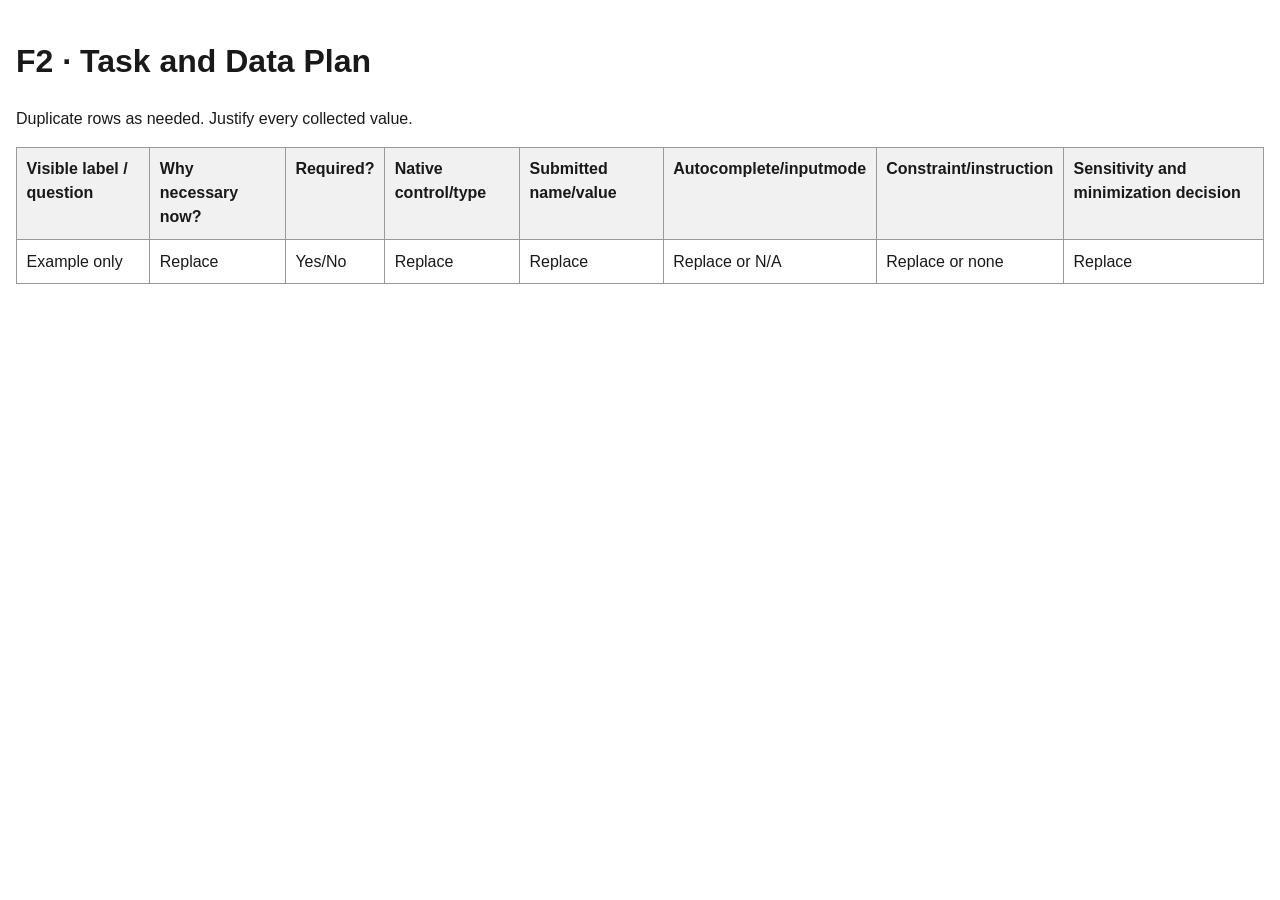
==== field-inventory-template.html @ e0903f42 "added files to folder" ====
<!doctype html>
<html lang="en">
    <head>
        <meta charset="utf-8">
        <meta name="viewport" content="width=device-width,initial-scale=1">
        <title>Field Inventory</title>
        <style>
        body{
            font-family:Arial,sans-serif;
            line-height:1.5;
            max-width:80rem;
            margin:auto;
            padding:1rem;
            color:#191919;
        }
        table{
            width:100%;
            border-collapse:collapse;
        }
        th,td{
            padding:.6rem;
            border:1px solid #999;
            text-align:left;
            vertical-align:top;
        }
        th{
            background:#f1f1f1;
        }
        </style>
        </head>
        <body>
            <h1>F2 · Task and Data Plan</h1>
            <p>Duplicate rows as needed. Justify every collected value.</p>
            <table>
                <thead>
                    <tr>
                        <th>Visible label / question</th>
                        <th>Why necessary now?</th>
                        <th>Required?</th>
                        <th>Native control/type</th>
                        <th>Submitted name/value</th>
                        <th>Autocomplete/inputmode</th>
                        <th>Constraint/instruction</th>
                        <th>Sensitivity and minimization decision</th>
                    </tr>
                </thead>
                <tbody>
                    <tr>
                        <td>Example only</td>
                        <td>Replace</td>
                        <td>Yes/No</td>
                        <td>Replace</td>
                        <td>Replace</td>
                        <td>Replace or N/A</td>
                        <td>Replace or none</td>
                        <td>Replace</td>
                    </tr>
                </tbody>
            </table>
        </body>
        </html>
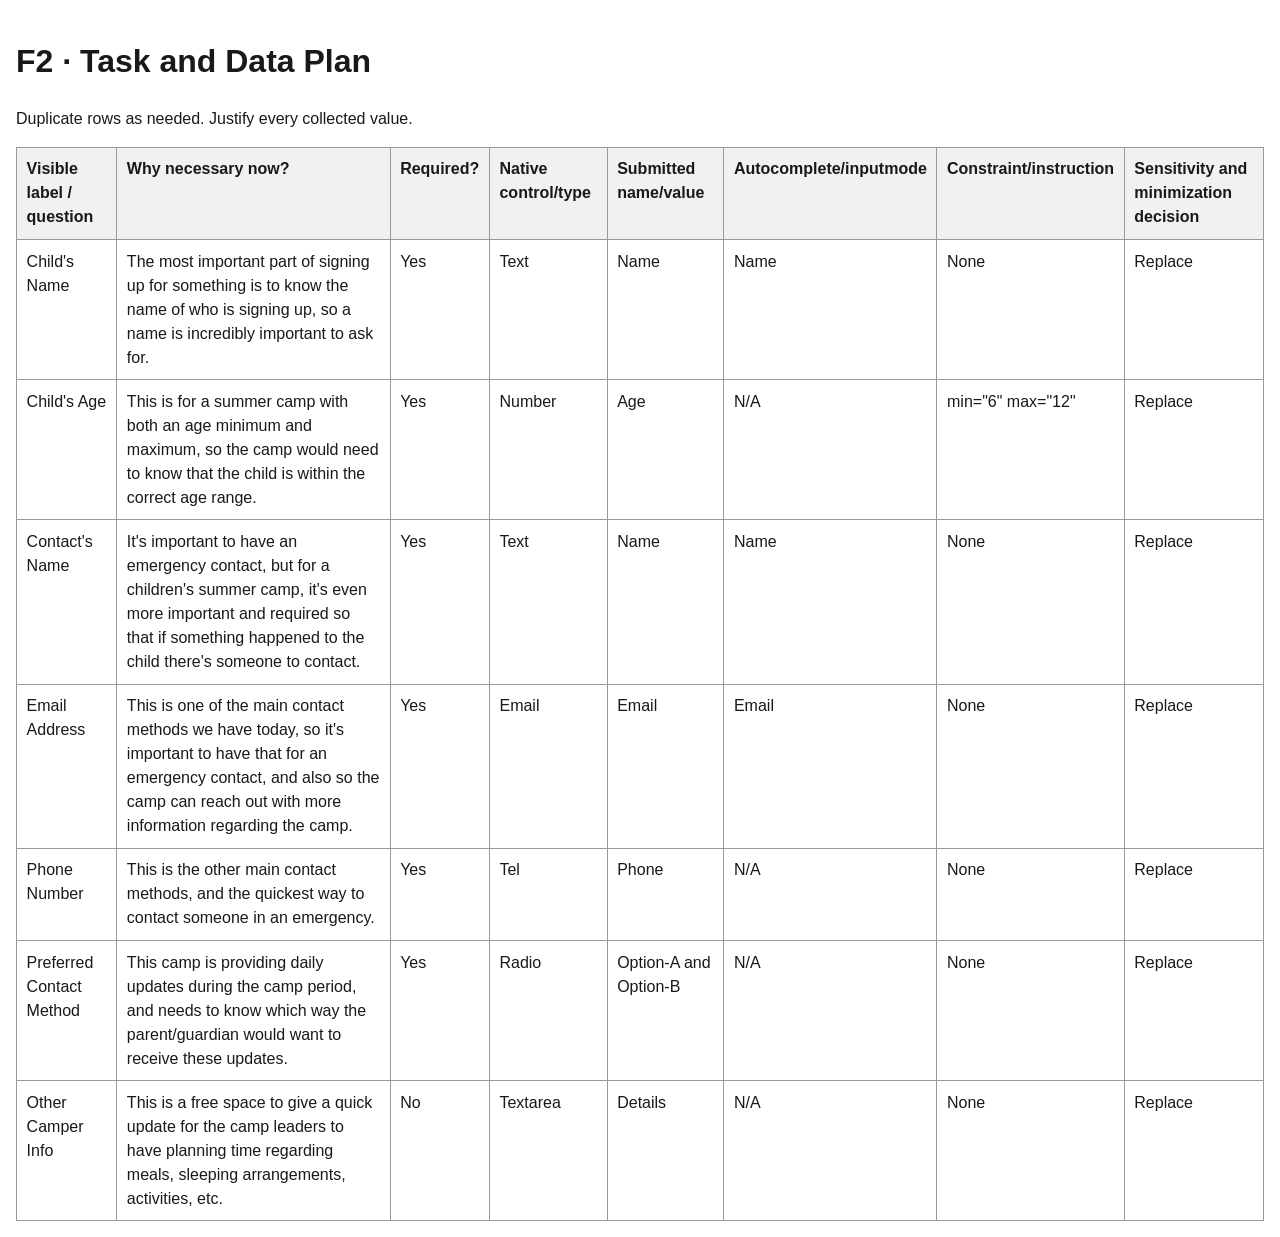
==== commit 43190a56: "update field-inventory added info" ====
--- a/field-inventory-template.html
+++ b/field-inventory-template.html
@@ -46,13 +46,79 @@
                 </thead>
                 <tbody>
                     <tr>
-                        <td>Example only</td>
+                        <td>Child's Name</td>
+                        <td>The most important part of signing up for something is to know the name of who is signing up, so a name is incredibly important to ask for.</td>
+                        <td>Yes</td>
+                        <td>Text</td>
+                        <td>Name</td>
+                        <td>Name</td>
+                        <td>None</td>
                         <td>Replace</td>
-                        <td>Yes/No</td>
+                    </tr>
+
+                    <tr>
+                        <td>Child's Age</td>
+                        <td>This is for a summer camp with both an age minimum and maximum, so the camp would need to know that the child is within the correct age range.</td>
+                        <td>Yes</td>
+                        <td>Number</td>
+                        <td>Age</td>
+                        <td>N/A</td>
+                        <td>min="6" max="12"</td>
                         <td>Replace</td>
+                    </tr>
+
+                    <tr>
+                        <td>Contact's Name</td>
+                        <td>It's important to have an emergency contact, but for a children's summer camp, it's even more important and required so that if something happened to the child there's someone to contact.</td>
+                        <td>Yes</td>
+                        <td>Text</td>
+                        <td>Name</td>
+                        <td>Name</td>
+                        <td>None</td>
                         <td>Replace</td>
-                        <td>Replace or N/A</td>
-                        <td>Replace or none</td>
+                    </tr>
+
+                    <tr>
+                        <td>Email Address</td>
+                        <td>This is one of the main contact methods we have today, so it's important to have that for an emergency contact, and also so the camp can reach out with more information regarding the camp.</td>
+                        <td>Yes</td>
+                        <td>Email</td>
+                        <td>Email</td>
+                        <td>Email</td>
+                        <td>None</td>
+                        <td>Replace</td>
+                    </tr>
+
+                    <tr>
+                        <td>Phone Number</td>
+                        <td>This is the other main contact methods, and the quickest way to contact someone in an emergency.</td>
+                        <td>Yes</td>
+                        <td>Tel</td>
+                        <td>Phone</td>
+                        <td>N/A</td>
+                        <td>None</td>
+                        <td>Replace</td>
+                    </tr>
+
+                    <tr>
+                        <td>Preferred Contact Method</td>
+                        <td>This camp is providing daily updates during the camp period, and needs to know which way the parent/guardian would want to receive these updates.</td>
+                        <td>Yes</td>
+                        <td>Radio</td>
+                        <td>Option-A and Option-B</td>
+                        <td>N/A</td>
+                        <td>None</td>
+                        <td>Replace</td>
+                    </tr>
+                    
+                    <tr>
+                        <td>Other Camper Info</td>
+                        <td>This is a free space to give a quick update for the camp leaders to have planning time regarding meals, sleeping arrangements, activities, etc.</td>
+                        <td>No</td>
+                        <td>Textarea</td>
+                        <td>Details</td>
+                        <td>N/A</td>
+                        <td>None</td>
                         <td>Replace</td>
                     </tr>
                 </tbody>
